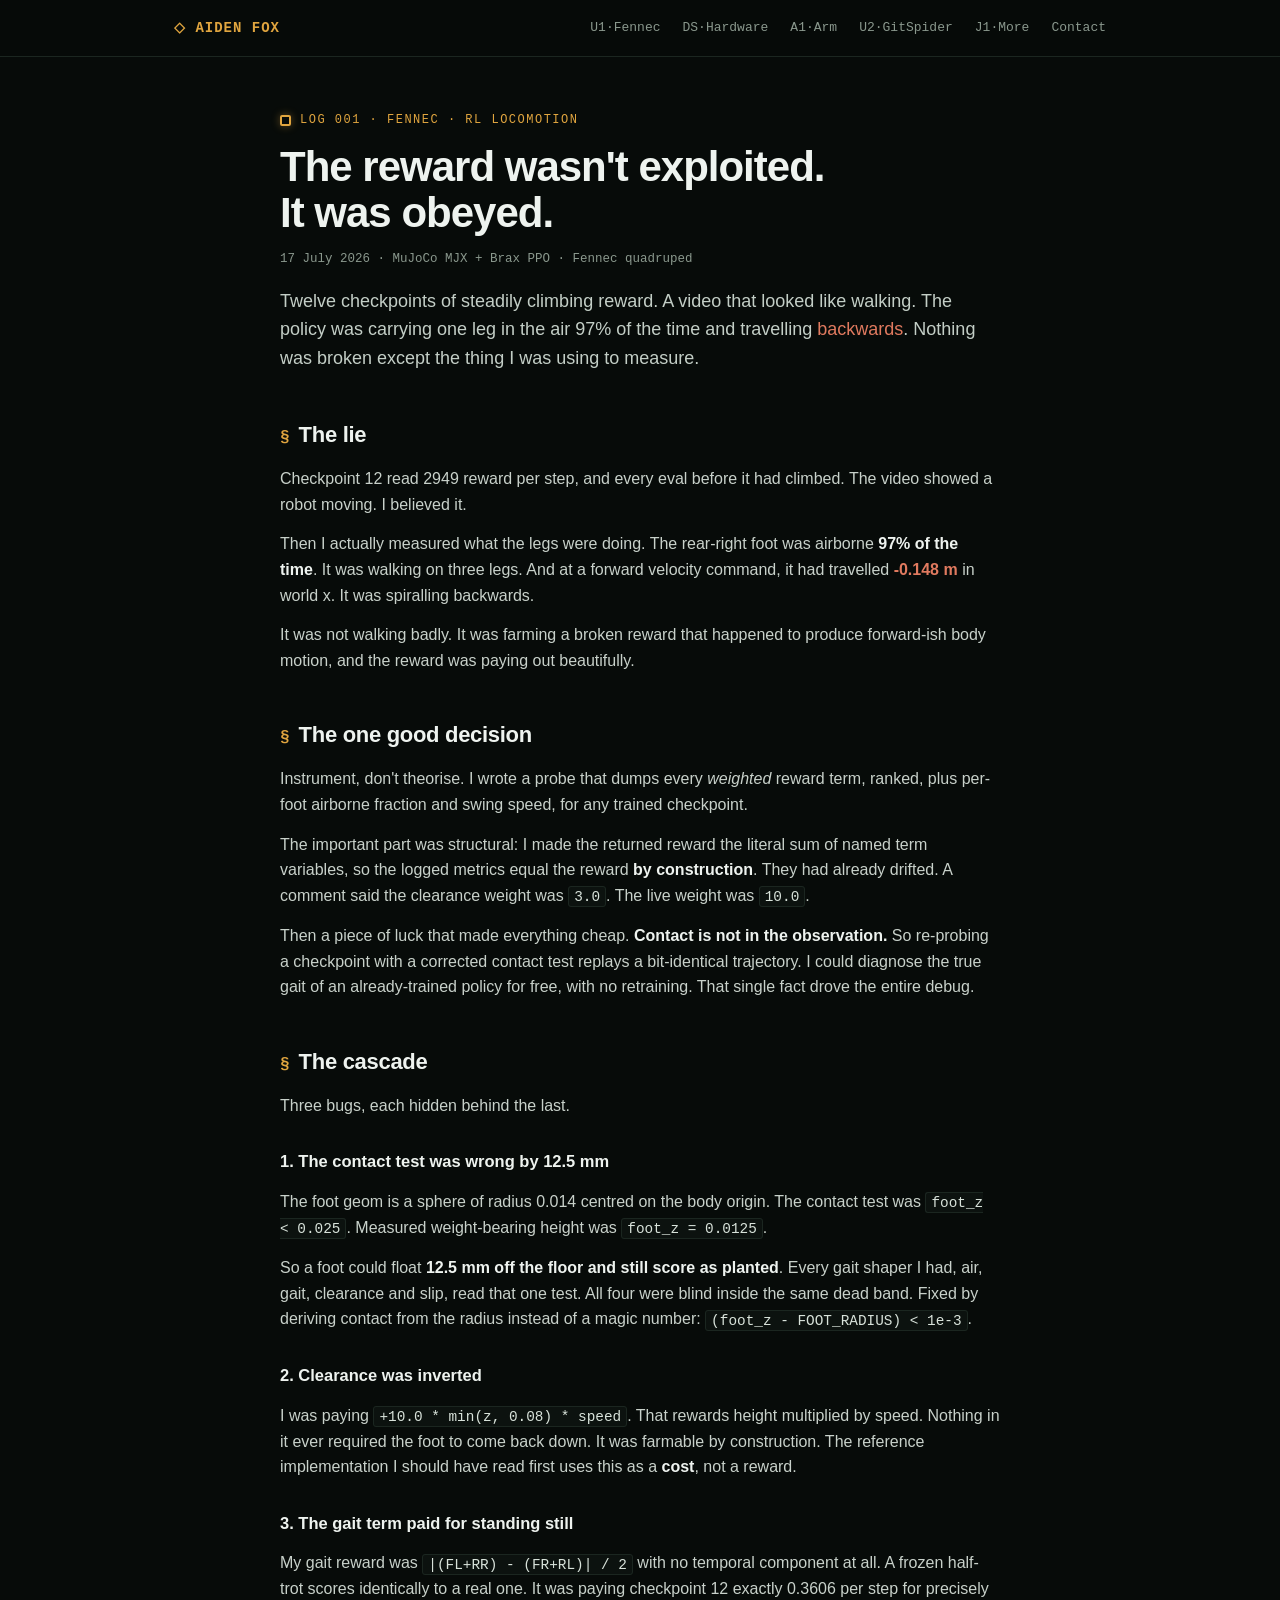
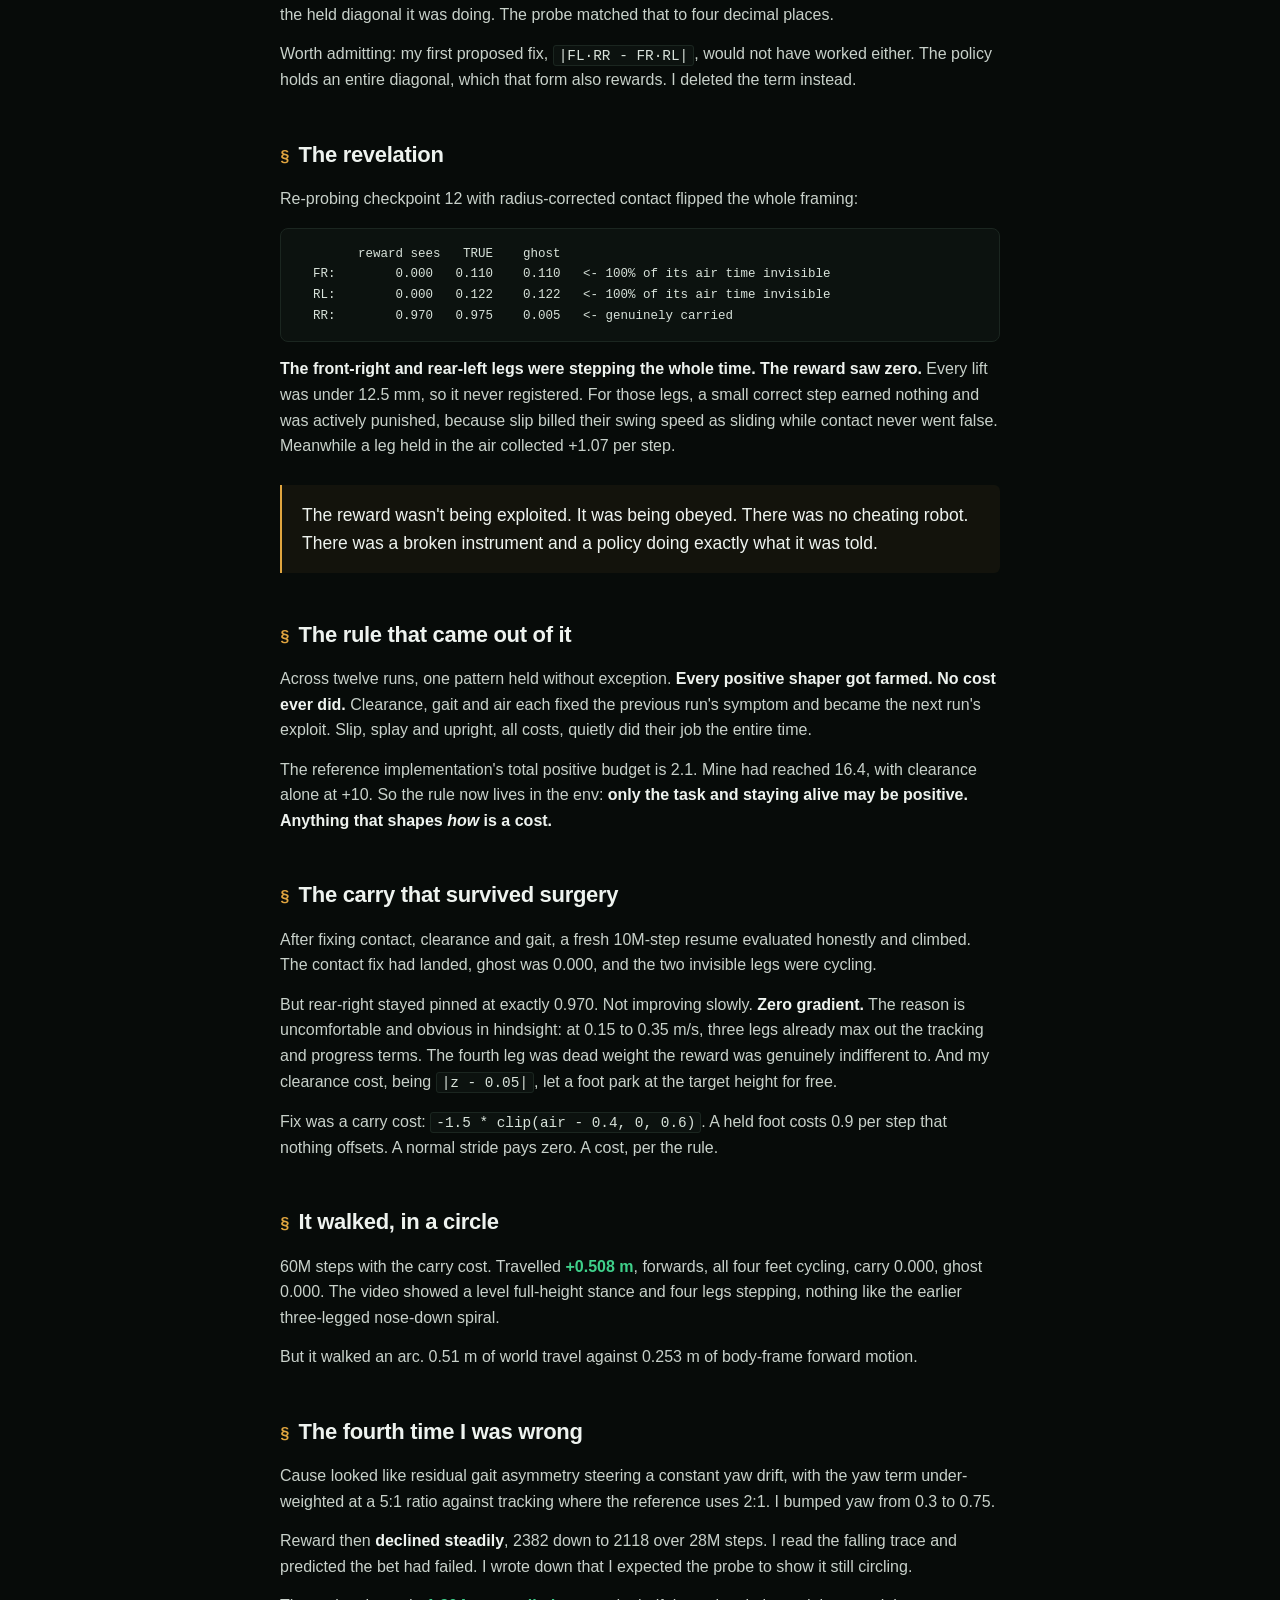
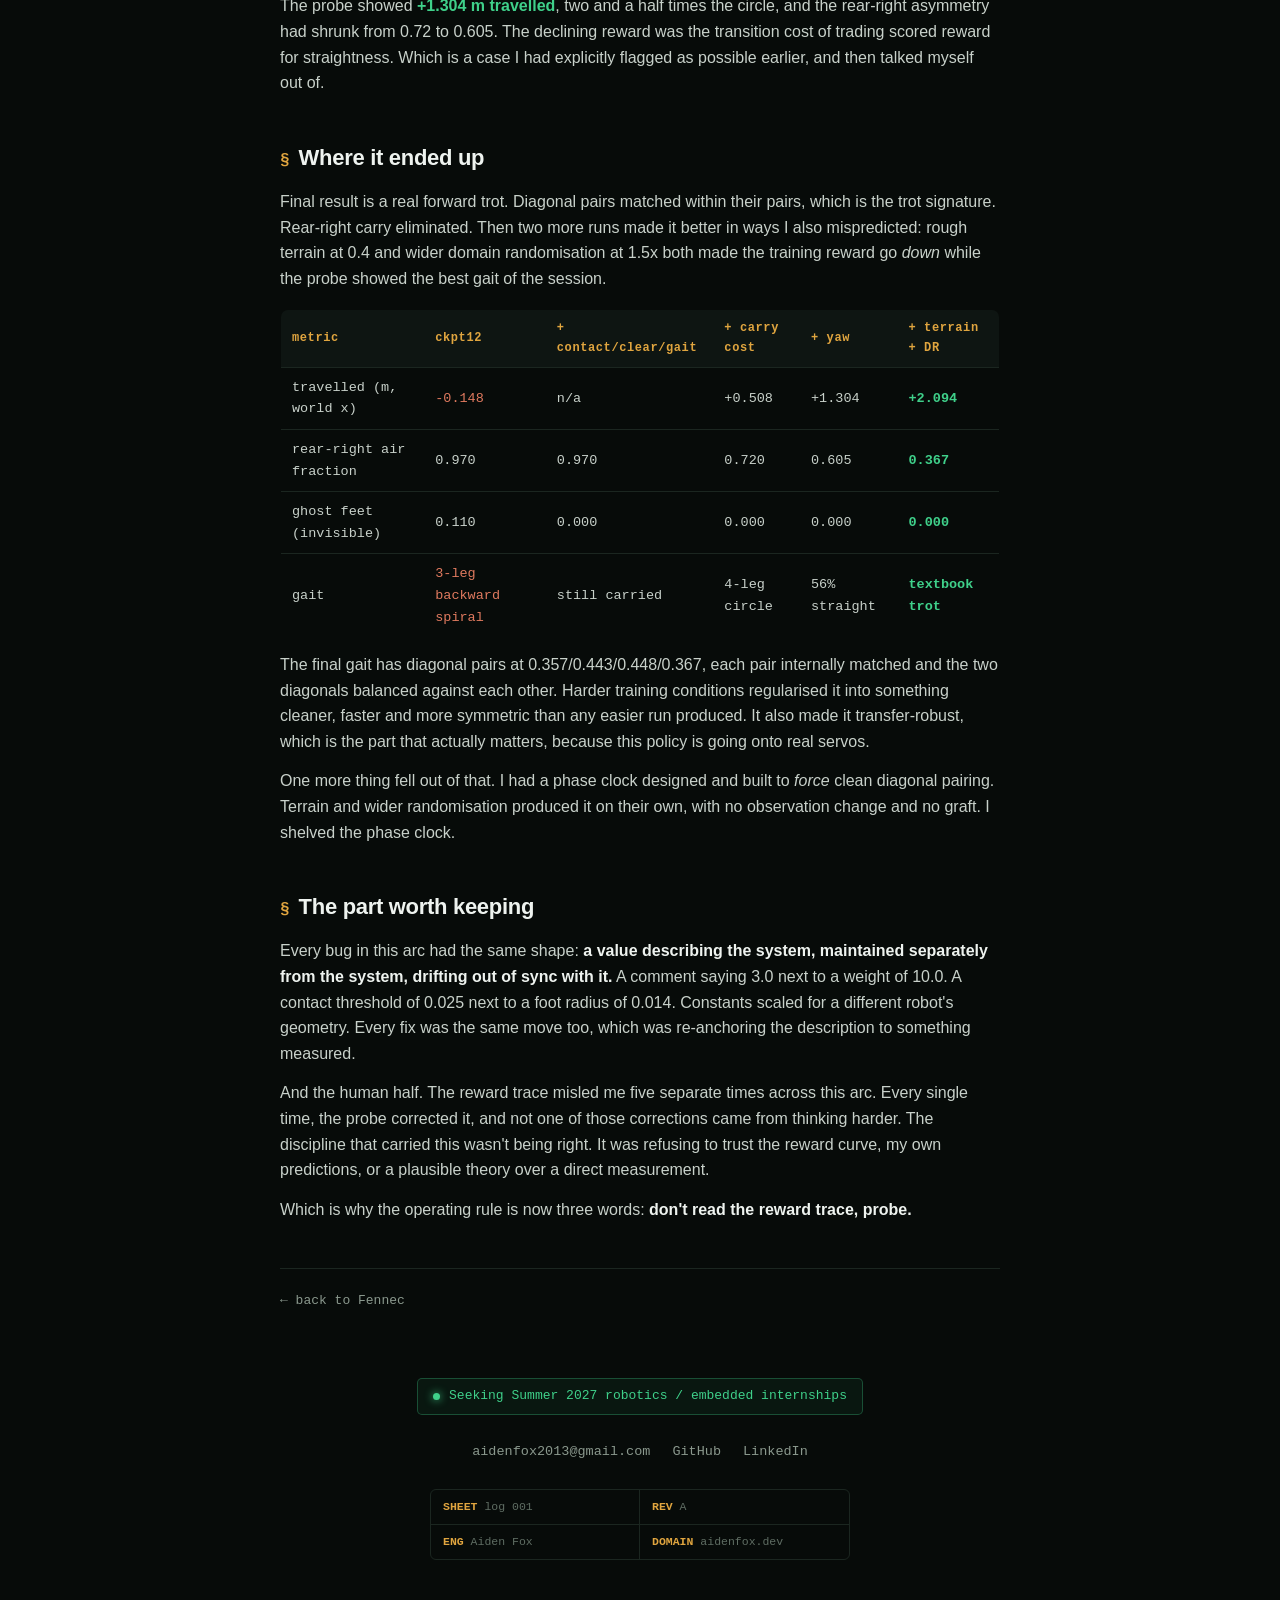
==== logs/reward-farm/index.html @ 8eae04fd "feat: extract site.css, add build-log page template + LOG 001 Move the 124-line inline <style> block" ====
<!DOCTYPE html>
<html lang="en">
<head>
<meta charset="UTF-8">
<meta name="viewport" content="width=device-width, initial-scale=1">
<title>The reward wasn't exploited, it was obeyed · Aiden Fox</title>
<meta name="description" content="Fennec's RL locomotion policy looked like it was walking. It was carrying a leg 97% of the time and travelling backwards. How a 12.5 mm measurement error taught a robot the wrong thing, and what fixed it.">
<meta property="og:title" content="The reward wasn't exploited, it was obeyed">
<meta property="og:description" content="A quadruped that looked like it was walking, wasn't. Debugging a reward function that was working perfectly.">
<meta property="og:type" content="article">
<meta property="og:url" content="https://aidenfox.dev/logs/reward-farm/">
<meta property="og:image" content="https://aidenfox.dev/assets/og.png">
<meta name="twitter:card" content="summary_large_image">
<meta name="twitter:title" content="The reward wasn't exploited, it was obeyed">
<meta name="twitter:description" content="A quadruped that looked like it was walking, wasn't.">
<meta name="twitter:image" content="https://aidenfox.dev/assets/og.png">
<meta name="theme-color" content="#070b09">
<link rel="icon" href="/assets/favicon.svg" type="image/svg+xml">
<link rel="icon" href="/assets/favicon-32.png" sizes="32x32" type="image/png">
<link rel="apple-touch-icon" href="/assets/apple-touch-icon.png">
<link rel="stylesheet" href="/assets/site.css">
</head>
<body>

<header><div class="wrap"><nav>
  <div class="logo">AIDEN FOX</div>
  <div class="links">
    <a href="/#fennec">U1·Fennec</a>
    <a href="/#hardware">DS·Hardware</a>
    <a href="/#arm">A1·Arm</a>
    <a href="/#gitspider">U2·GitSpider</a>
    <a href="/#more">J1·More</a>
    <a href="/#contact">Contact</a>
  </div>
</nav></div></header>

<div class="wrap">
<article class="log">

  <div class="desig"><span class="pad"></span>LOG 001 · FENNEC · RL LOCOMOTION</div>
  <h1>The reward wasn't exploited.<br>It was obeyed.</h1>
  <p class="logmeta">17 July 2026 · MuJoCo MJX + Brax PPO · Fennec quadruped</p>

  <p class="standfirst">Twelve checkpoints of steadily climbing reward. A video that looked like walking. The policy was carrying one leg in the air 97% of the time and travelling <span class="bad">backwards</span>. Nothing was broken except the thing I was using to measure.</p>

  <h2>The lie</h2>
  <p>Checkpoint 12 read 2949 reward per step, and every eval before it had climbed. The video showed a robot moving. I believed it.</p>
  <p>Then I actually measured what the legs were doing. The rear-right foot was airborne <b>97% of the time</b>. It was walking on three legs. And at a forward velocity command, it had travelled <b class="bad">-0.148 m</b> in world x. It was spiralling backwards.</p>
  <p>It was not walking badly. It was farming a broken reward that happened to produce forward-ish body motion, and the reward was paying out beautifully.</p>

  <h2>The one good decision</h2>
  <p>Instrument, don't theorise. I wrote a probe that dumps every <em>weighted</em> reward term, ranked, plus per-foot airborne fraction and swing speed, for any trained checkpoint.</p>
  <p>The important part was structural: I made the returned reward the literal sum of named term variables, so the logged metrics equal the reward <b>by construction</b>. They had already drifted. A comment said the clearance weight was <code>3.0</code>. The live weight was <code>10.0</code>.</p>
  <p>Then a piece of luck that made everything cheap. <b>Contact is not in the observation.</b> So re-probing a checkpoint with a corrected contact test replays a bit-identical trajectory. I could diagnose the true gait of an already-trained policy for free, with no retraining. That single fact drove the entire debug.</p>

  <h2>The cascade</h2>
  <p>Three bugs, each hidden behind the last.</p>

  <h3>1. The contact test was wrong by 12.5 mm</h3>
  <p>The foot geom is a sphere of radius 0.014 centred on the body origin. The contact test was <code>foot_z &lt; 0.025</code>. Measured weight-bearing height was <code>foot_z = 0.0125</code>.</p>
  <p>So a foot could float <b>12.5 mm off the floor and still score as planted</b>. Every gait shaper I had, air, gait, clearance and slip, read that one test. All four were blind inside the same dead band. Fixed by deriving contact from the radius instead of a magic number: <code>(foot_z - FOOT_RADIUS) &lt; 1e-3</code>.</p>

  <h3>2. Clearance was inverted</h3>
  <p>I was paying <code>+10.0 * min(z, 0.08) * speed</code>. That rewards height multiplied by speed. Nothing in it ever required the foot to come back down. It was farmable by construction. The reference implementation I should have read first uses this as a <b>cost</b>, not a reward.</p>

  <h3>3. The gait term paid for standing still</h3>
  <p>My gait reward was <code>|(FL+RR) - (FR+RL)| / 2</code> with no temporal component at all. A frozen half-trot scores identically to a real one. It was paying checkpoint 12 exactly 0.3606 per step for precisely the held diagonal it was doing. The probe matched that to four decimal places.</p>
  <p>Worth admitting: my first proposed fix, <code>|FL·RR - FR·RL|</code>, would not have worked either. The policy holds an entire diagonal, which that form also rewards. I deleted the term instead.</p>

  <h2>The revelation</h2>
  <p>Re-probing checkpoint 12 with radius-corrected contact flipped the whole framing:</p>
<pre><code>        reward sees   TRUE    ghost
  FR:        0.000   0.110    0.110   &lt;- 100% of its air time invisible
  RL:        0.000   0.122    0.122   &lt;- 100% of its air time invisible
  RR:        0.970   0.975    0.005   &lt;- genuinely carried</code></pre>
  <p><b>The front-right and rear-left legs were stepping the whole time. The reward saw zero.</b> Every lift was under 12.5 mm, so it never registered. For those legs, a small correct step earned nothing and was actively punished, because slip billed their swing speed as sliding while contact never went false. Meanwhile a leg held in the air collected +1.07 per step.</p>

  <blockquote><p>The reward wasn't being exploited. It was being obeyed. There was no cheating robot. There was a broken instrument and a policy doing exactly what it was told.</p></blockquote>

  <h2>The rule that came out of it</h2>
  <p>Across twelve runs, one pattern held without exception. <b>Every positive shaper got farmed. No cost ever did.</b> Clearance, gait and air each fixed the previous run's symptom and became the next run's exploit. Slip, splay and upright, all costs, quietly did their job the entire time.</p>
  <p>The reference implementation's total positive budget is 2.1. Mine had reached 16.4, with clearance alone at +10. So the rule now lives in the env: <b>only the task and staying alive may be positive. Anything that shapes <em>how</em> is a cost.</b></p>

  <h2>The carry that survived surgery</h2>
  <p>After fixing contact, clearance and gait, a fresh 10M-step resume evaluated honestly and climbed. The contact fix had landed, ghost was 0.000, and the two invisible legs were cycling.</p>
  <p>But rear-right stayed pinned at exactly 0.970. Not improving slowly. <b>Zero gradient.</b> The reason is uncomfortable and obvious in hindsight: at 0.15 to 0.35 m/s, three legs already max out the tracking and progress terms. The fourth leg was dead weight the reward was genuinely indifferent to. And my clearance cost, being <code>|z - 0.05|</code>, let a foot park at the target height for free.</p>
  <p>Fix was a carry cost: <code>-1.5 * clip(air - 0.4, 0, 0.6)</code>. A held foot costs 0.9 per step that nothing offsets. A normal stride pays zero. A cost, per the rule.</p>

  <h2>It walked, in a circle</h2>
  <p>60M steps with the carry cost. Travelled <b class="win">+0.508 m</b>, forwards, all four feet cycling, carry 0.000, ghost 0.000. The video showed a level full-height stance and four legs stepping, nothing like the earlier three-legged nose-down spiral.</p>
  <p>But it walked an arc. 0.51 m of world travel against 0.253 m of body-frame forward motion.</p>

  <h2>The fourth time I was wrong</h2>
  <p>Cause looked like residual gait asymmetry steering a constant yaw drift, with the yaw term under-weighted at a 5:1 ratio against tracking where the reference uses 2:1. I bumped yaw from 0.3 to 0.75.</p>
  <p>Reward then <b>declined steadily</b>, 2382 down to 2118 over 28M steps. I read the falling trace and predicted the bet had failed. I wrote down that I expected the probe to show it still circling.</p>
  <p>The probe showed <b class="win">+1.304 m travelled</b>, two and a half times the circle, and the rear-right asymmetry had shrunk from 0.72 to 0.605. The declining reward was the transition cost of trading scored reward for straightness. Which is a case I had explicitly flagged as possible earlier, and then talked myself out of.</p>

  <h2>Where it ended up</h2>
  <p>Final result is a real forward trot. Diagonal pairs matched within their pairs, which is the trot signature. Rear-right carry eliminated. Then two more runs made it better in ways I also mispredicted: rough terrain at 0.4 and wider domain randomisation at 1.5x both made the training reward go <em>down</em> while the probe showed the best gait of the session.</p>

  <table>
    <tr>
      <th>metric</th><th>ckpt12</th><th>+ contact/clear/gait</th><th>+ carry cost</th><th>+ yaw</th><th>+ terrain + DR</th>
    </tr>
    <tr>
      <td>travelled (m, world x)</td><td class="bad">-0.148</td><td>n/a</td><td>+0.508</td><td>+1.304</td><td><b>+2.094</b></td>
    </tr>
    <tr>
      <td>rear-right air fraction</td><td>0.970</td><td>0.970</td><td>0.720</td><td>0.605</td><td><b>0.367</b></td>
    </tr>
    <tr>
      <td>ghost feet (invisible)</td><td>0.110</td><td>0.000</td><td>0.000</td><td>0.000</td><td><b>0.000</b></td>
    </tr>
    <tr>
      <td>gait</td><td class="bad">3-leg backward spiral</td><td>still carried</td><td>4-leg circle</td><td>56% straight</td><td><b>textbook trot</b></td>
    </tr>
  </table>

  <p>The final gait has diagonal pairs at 0.357/0.443/0.448/0.367, each pair internally matched and the two diagonals balanced against each other. Harder training conditions regularised it into something cleaner, faster and more symmetric than any easier run produced. It also made it transfer-robust, which is the part that actually matters, because this policy is going onto real servos.</p>
  <p>One more thing fell out of that. I had a phase clock designed and built to <em>force</em> clean diagonal pairing. Terrain and wider randomisation produced it on their own, with no observation change and no graft. I shelved the phase clock.</p>

  <h2>The part worth keeping</h2>
  <p>Every bug in this arc had the same shape: <b>a value describing the system, maintained separately from the system, drifting out of sync with it.</b> A comment saying 3.0 next to a weight of 10.0. A contact threshold of 0.025 next to a foot radius of 0.014. Constants scaled for a different robot's geometry. Every fix was the same move too, which was re-anchoring the description to something measured.</p>
  <p>And the human half. The reward trace misled me five separate times across this arc. Every single time, the probe corrected it, and not one of those corrections came from thinking harder. The discipline that carried this wasn't being right. It was refusing to trust the reward curve, my own predictions, or a plausible theory over a direct measurement.</p>
  <p>Which is why the operating rule is now three words: <b>don't read the reward trace, probe.</b></p>

  <a class="backlink" href="/#fennec">&larr; back to Fennec</a>

</article>
</div>

<footer id="contact"><div class="wrap">
  <div class="avail">Seeking Summer 2027 robotics / embedded internships</div>
  <div class="fl">
    <a href="mailto:aidenfox2013@gmail.com">aidenfox2013@gmail.com</a>
    <a href="https://github.com/Ace2932" target="_blank" rel="noopener">GitHub</a>
    <a href="https://www.linkedin.com/in/aidenfox/" target="_blank" rel="noopener">LinkedIn</a>
  </div>
  <div class="titleblock">
    <div><b>SHEET</b> log 001</div><div><b>REV</b> A</div>
    <div><b>ENG</b> Aiden Fox</div><div><b>DOMAIN</b> aidenfox.dev</div>
  </div>
</div></footer>

</body>
</html>
---- assets/site.css ----
:root{
    --board:#070b09; --board2:#0c120f; --panel:#0e1512; --line:#1b2620;
    --copper:#e0a53f; --copper-dim:rgba(224,165,63,.5); --signal:#46e0ff; --green:#3fd08a;
    --silk:#eef3ef; --muted:#8a988d;
    --mono:'SFMono-Regular',ui-monospace,Menlo,Consolas,monospace;
  }
  *{box-sizing:border-box;margin:0;padding:0}
  html{scroll-behavior:smooth}
  body{background:var(--board);color:var(--silk);font-family:-apple-system,BlinkMacSystemFont,'Segoe UI',Roboto,sans-serif;line-height:1.6;-webkit-font-smoothing:antialiased;overflow-x:hidden}
  a{color:inherit;text-decoration:none}
  .wrap{max-width:980px;margin:0 auto;padding:0 24px;position:relative;z-index:2}
  .mono{font-family:var(--mono)}
  ::selection{background:rgba(70,224,255,.25)}

  /* nav */
  header{position:sticky;top:0;z-index:20;background:rgba(7,11,9,.8);backdrop-filter:blur(10px);border-bottom:1px solid var(--line)}
  nav{display:flex;align-items:center;justify-content:space-between;height:56px}
  nav .logo{font-family:var(--mono);font-weight:700;font-size:14px;letter-spacing:1px;color:var(--copper)}
  nav .logo::before{content:'◇ '}
  nav .links{display:flex;gap:22px;font-family:var(--mono);font-size:13px;color:var(--muted)}
  nav .links a:hover{color:var(--signal)}
  @media(max-width:560px){nav .links{display:none}}

  /* hero with PCB canvas */
  .hero{position:relative;min-height:88vh;display:flex;align-items:center;overflow:hidden;border-bottom:1px solid var(--line)}
  #pcb{position:absolute;inset:0;width:100%;height:100%;z-index:0;pointer-events:none}
  .hero::after{content:'';position:absolute;inset:0;z-index:1;pointer-events:none;
    background:radial-gradient(ellipse 70% 60% at 30% 45%,transparent 40%,rgba(7,11,9,.55) 100%)}
  .hero .wrap{z-index:2;padding-top:40px;padding-bottom:40px}
  .kicker{font-family:var(--mono);color:var(--signal);font-size:12px;letter-spacing:2px;text-transform:uppercase;margin-bottom:20px;display:flex;align-items:center;gap:10px}
  .kicker::before{content:'';width:26px;height:1px;background:var(--signal);box-shadow:0 0 8px var(--signal)}
  .hero h1{font-size:clamp(36px,6.5vw,62px);line-height:1.02;font-weight:800;letter-spacing:-1.5px}
  .hero h1 .em{color:var(--copper);text-shadow:0 0 24px rgba(224,165,63,.35)}
  .hero p.lead{margin-top:22px;font-size:clamp(17px,2.3vw,20px);color:#c3cec6;max-width:600px}
  .hero p.lead b{color:var(--silk)}
  .hero .meta{margin-top:16px;color:var(--muted);font-family:var(--mono);font-size:13.5px}
  .cta{margin-top:30px;display:flex;flex-wrap:wrap;gap:12px}
  .btn{display:inline-flex;align-items:center;gap:8px;padding:11px 17px;border-radius:8px;font-family:var(--mono);font-size:13px;font-weight:600;border:1px solid var(--line);background:rgba(14,21,18,.7);transition:.15s;backdrop-filter:blur(4px)}
  .btn:hover{border-color:var(--signal);color:var(--signal);transform:translateY(-1px);box-shadow:0 0 18px rgba(70,224,255,.15)}
  .btn.primary{background:var(--copper);color:#160c04;border-color:var(--copper)}
  .btn.primary:hover{filter:brightness(1.08);color:#160c04;box-shadow:0 0 22px rgba(224,165,63,.4)}

  /* sections */
  section.block{padding:60px 0;border-bottom:1px solid var(--line);position:relative}
  .desig{font-family:var(--mono);font-size:12px;letter-spacing:1.5px;color:var(--copper);margin-bottom:14px;display:flex;align-items:center;gap:9px}
  .desig .pad{width:11px;height:11px;border:2px solid var(--copper);border-radius:2px;box-shadow:0 0 8px rgba(224,165,63,.4);flex:none}
  .proj-head{display:flex;align-items:baseline;justify-content:space-between;flex-wrap:wrap;gap:8px}
  h2{font-size:clamp(24px,4vw,33px);font-weight:800;letter-spacing:-.5px}
  .status{font-family:var(--mono);font-size:11.5px;color:var(--green);border:1px solid rgba(63,208,138,.3);background:rgba(63,208,138,.07);padding:4px 11px;border-radius:4px;white-space:nowrap;display:inline-flex;align-items:center;gap:7px}
  .status::before{content:'';width:7px;height:7px;border-radius:50%;background:var(--green);box-shadow:0 0 8px var(--green);animation:blink 2s infinite}
  @keyframes blink{0%,100%{opacity:1}50%{opacity:.35}}
  .subtitle{color:var(--muted);margin-top:10px;font-size:17px;max-width:760px}

  ul.feat{list-style:none;margin:22px 0 0;display:grid;gap:11px}
  ul.feat li{position:relative;padding-left:26px;color:#c8d1ca;font-size:15.5px}
  ul.feat li::before{content:'';position:absolute;left:2px;top:11px;width:11px;height:1px;background:var(--copper);box-shadow:0 0 6px rgba(224,165,63,.5)}
  ul.feat li::after{content:'';position:absolute;left:13px;top:9px;width:5px;height:5px;border-radius:50%;background:var(--copper);box-shadow:0 0 6px var(--copper)}
  ul.feat li b{color:var(--silk)}

  .chips{margin-top:22px;display:flex;flex-wrap:wrap;gap:8px;justify-content:center}
  .chip{font-family:var(--mono);font-size:11.5px;color:#c3cec6;background:var(--board2);border:1px solid var(--line);padding:5px 11px;border-radius:3px;position:relative}
  .chip::before,.chip::after{content:'';position:absolute;top:50%;width:5px;height:2px;background:var(--copper-dim);transform:translateY(-50%)}
  .chip::before{left:-5px}.chip::after{right:-5px}
  .links-row{margin-top:22px;display:flex;flex-wrap:wrap;gap:18px;font-family:var(--mono);font-size:13.5px;justify-content:center}
  .links-row a{color:var(--signal)}
  .links-row a:hover{text-shadow:0 0 10px rgba(70,224,255,.5)}

  .video{margin-top:26px;border:1px solid var(--line);border-radius:10px;overflow:hidden;background:#000;box-shadow:0 0 0 1px rgba(224,165,63,.08),0 14px 40px rgba(0,0,0,.5)}
  .video video{display:block;width:100%;height:auto}
  .caption{font-family:var(--mono);font-size:12.5px;color:var(--muted);margin-top:11px}
  .pcbshot{margin:0}
  .pcbshot img,.pcbshot model-viewer{display:block;width:100%;border:1px solid var(--line);border-radius:10px;background:var(--board2);box-shadow:0 0 0 1px rgba(224,165,63,.08),0 14px 40px rgba(0,0,0,.5)}
  .pcbshot model-viewer{aspect-ratio:4/3;height:auto;--poster-color:transparent}

  /* --- "site as a PCB": mounted display-module chrome --- */
  section.block,#hardware{scroll-margin-top:70px}
  .mod{position:relative}
  .mod::before{content:'';position:absolute;inset:0;pointer-events:none;z-index:3;border-radius:10px;
    background:
      radial-gradient(circle at 11px 11px, #070b09 2.4px, rgba(224,165,63,.55) 3.2px, transparent 4.8px),
      radial-gradient(circle at calc(100% - 11px) 11px, #070b09 2.4px, rgba(224,165,63,.55) 3.2px, transparent 4.8px),
      radial-gradient(circle at 11px calc(100% - 11px), #070b09 2.4px, rgba(224,165,63,.55) 3.2px, transparent 4.8px),
      radial-gradient(circle at calc(100% - 11px) calc(100% - 11px), #070b09 2.4px, rgba(224,165,63,.55) 3.2px, transparent 4.8px)}
  .mod::after{content:'';position:absolute;left:0;top:50%;transform:translateY(-50%);width:8px;height:36px;z-index:3;pointer-events:none;
    background:
      repeating-linear-gradient(180deg, rgba(224,165,63,.8) 0 2px, transparent 2px 5.2px) 0 2px/3px calc(100% - 4px) no-repeat,
      linear-gradient(#141d18,#141d18) 3px 0/5px 100% no-repeat;
    border-radius:0 3px 3px 0}
  .ds{position:absolute;top:10px;left:14px;z-index:4;font-family:var(--mono);font-size:10.5px;font-weight:600;letter-spacing:1.4px;color:var(--copper);
    background:rgba(7,11,9,.78);border:1px solid var(--line);padding:2.5px 9px;border-radius:3px;pointer-events:none}
  .card::after{content:'';position:absolute;inset:16px -5px;pointer-events:none;
    background:
      repeating-linear-gradient(180deg, var(--copper-dim) 0 5px, transparent 5px 13px) left top/4px 100% no-repeat,
      repeating-linear-gradient(180deg, var(--copper-dim) 0 5px, transparent 5px 13px) right top/4px 100% no-repeat}
  #spine{position:absolute;top:0;left:0;pointer-events:none;z-index:1}
  @media(max-width:1099px){#spine{display:none}}
  @media(prefers-reduced-motion:reduce){#spine .pulse{display:none}}
  nav .links a.active{color:var(--copper);text-shadow:0 0 9px rgba(224,165,63,.55)}
  .kicker.typing::after{content:'▮';margin-left:5px;animation:blink 1s steps(1) infinite}

  .grid2{display:grid;grid-template-columns:1fr 1fr;gap:18px;margin-top:6px}
  @media(max-width:640px){.grid2{grid-template-columns:1fr}}
  .card{background:var(--panel);border:1px solid var(--line);border-radius:10px;padding:22px;position:relative}
  .card::before{content:'';position:absolute;top:12px;right:12px;width:8px;height:8px;border:1.5px solid var(--copper-dim);border-radius:50%}
  .card h3{font-size:18px;font-weight:700}
  .card p{color:var(--muted);font-size:14.5px;margin-top:9px}

  .skills{display:grid;grid-template-columns:repeat(2,1fr);gap:20px;margin-top:6px}
  @media(max-width:640px){.skills{grid-template-columns:1fr}}
  .skills .col b{display:block;font-size:13px;color:var(--copper);font-family:var(--mono);margin-bottom:8px;letter-spacing:.5px}
  .skills .col b::before{content:'└ '}
  .skills .col span{color:#c8d1ca;font-size:14.5px}

  /* footer as PCB title-block */
  footer{padding:46px 0;text-align:center;color:var(--muted)}
  footer .avail{display:inline-flex;align-items:center;gap:9px;font-family:var(--mono);font-size:13px;color:var(--green);border:1px solid rgba(63,208,138,.3);background:rgba(63,208,138,.06);padding:7px 15px;border-radius:5px;margin-bottom:20px}
  footer .avail::before{content:'';width:7px;height:7px;border-radius:50%;background:var(--green);box-shadow:0 0 8px var(--green);animation:blink 2s infinite}
  footer .fl{display:flex;justify-content:center;gap:22px;flex-wrap:wrap;font-family:var(--mono);font-size:13.5px;margin-top:6px}
  footer .fl a:hover{color:var(--signal)}
  .titleblock{margin:26px auto 0;max-width:420px;border:1px solid var(--line);border-radius:6px;font-family:var(--mono);font-size:11.5px;color:#5f6d63;display:grid;grid-template-columns:1fr 1fr;text-align:left}
  .titleblock div{padding:8px 12px;border-top:1px solid var(--line)}
  .titleblock div:nth-child(-n+2){border-top:none}
  .titleblock div:nth-child(odd){border-right:1px solid var(--line)}
  .titleblock b{color:var(--copper)}

  /* ---------------- log / build-write-up pages ---------------- */
  .log{max-width:720px;margin:0 auto;padding:54px 0 20px}
  .log .logmeta{font-family:var(--mono);font-size:12.5px;color:var(--muted);margin-top:12px}
  .log h1{font-size:clamp(28px,4.6vw,42px);line-height:1.1;font-weight:800;letter-spacing:-1px}
  .log .standfirst{margin-top:18px;font-size:18px;color:#c3cec6}
  .log h2{font-size:22px;margin-top:44px;letter-spacing:-.3px}
  .log h2::before{content:'§ ';color:var(--copper);font-family:var(--mono);font-size:16px}
  .log h3{font-size:16.5px;margin-top:30px;color:var(--silk)}
  .log p{margin-top:14px;color:#c8d1ca;font-size:16px}
  .log p b,.log li b{color:var(--silk)}
  .log ul,.log ol{margin:14px 0 0 22px;color:#c8d1ca;font-size:16px;display:grid;gap:9px}
  .log a{color:var(--signal)}
  .log a:hover{text-shadow:0 0 10px rgba(70,224,255,.5)}
  .log code{font-family:var(--mono);font-size:.9em;background:var(--board2);border:1px solid var(--line);
    padding:1.5px 5px;border-radius:3px;color:#d8e2da}
  .log pre{margin-top:16px;background:var(--board2);border:1px solid var(--line);border-radius:8px;
    padding:15px 17px;overflow-x:auto;font-family:var(--mono);font-size:12.5px;line-height:1.65;color:#c8d1ca}
  .log pre code{background:none;border:0;padding:0;font-size:inherit}
  .log blockquote{margin:26px 0 0;padding:16px 20px;border-left:2px solid var(--copper);
    background:rgba(224,165,63,.05);border-radius:0 6px 6px 0}
  .log blockquote p{margin:0;font-size:17.5px;color:var(--silk)}
  .log table{width:100%;margin-top:18px;border-collapse:collapse;font-size:13.5px;
    font-family:var(--mono);border:1px solid var(--line);border-radius:8px;overflow:hidden}
  .log th{text-align:left;padding:9px 11px;background:var(--panel);color:var(--copper);
    font-weight:600;font-size:12px;letter-spacing:.6px;border-bottom:1px solid var(--line)}
  .log td{padding:9px 11px;border-bottom:1px solid var(--line);color:#c8d1ca}
  .log tr:last-child td{border-bottom:0}
  .log td b{color:var(--green)}
  .log .win{color:var(--green)}
  .log .bad{color:#e07a5f}
  .log .backlink{font-family:var(--mono);font-size:13px;color:var(--muted);margin-top:46px;
    padding-top:22px;border-top:1px solid var(--line);display:block}
  .log .backlink:hover{color:var(--signal)}
  @media(max-width:640px){.log{padding-top:34px}.log table{font-size:12px}}
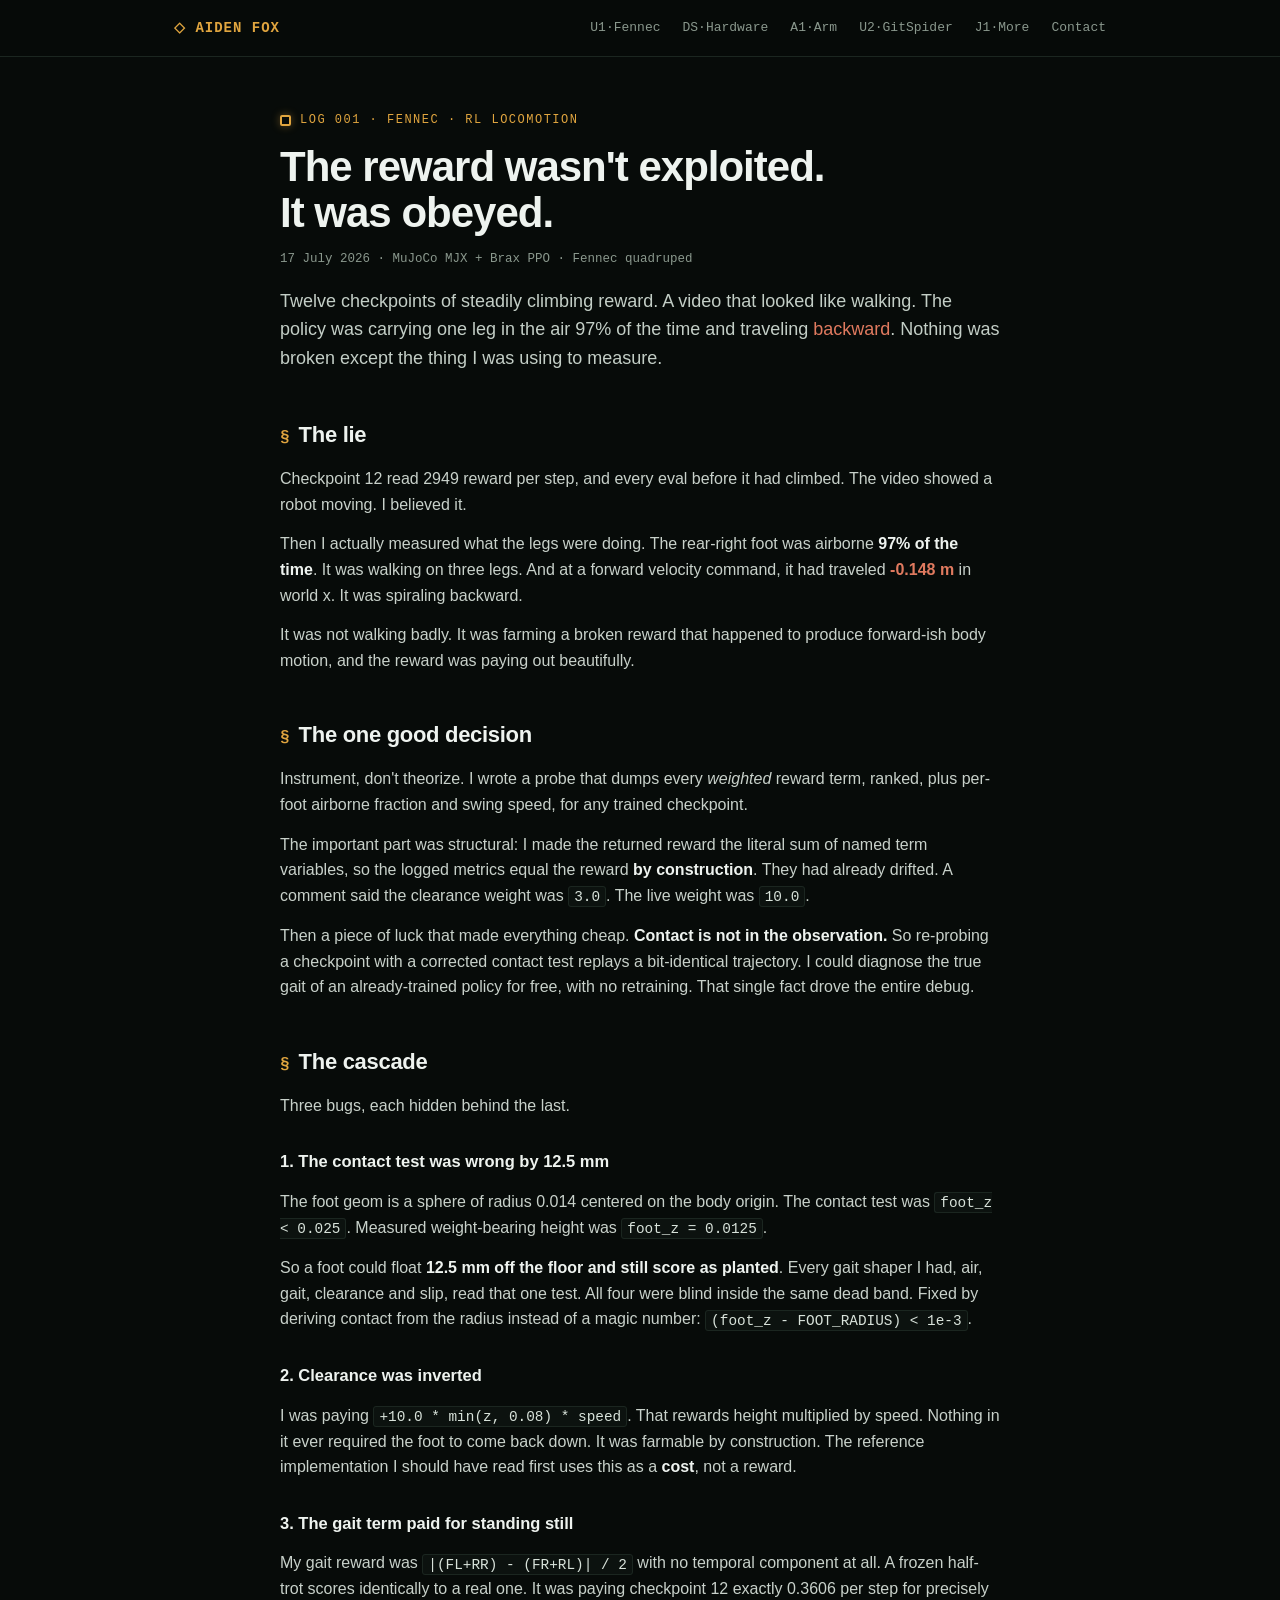
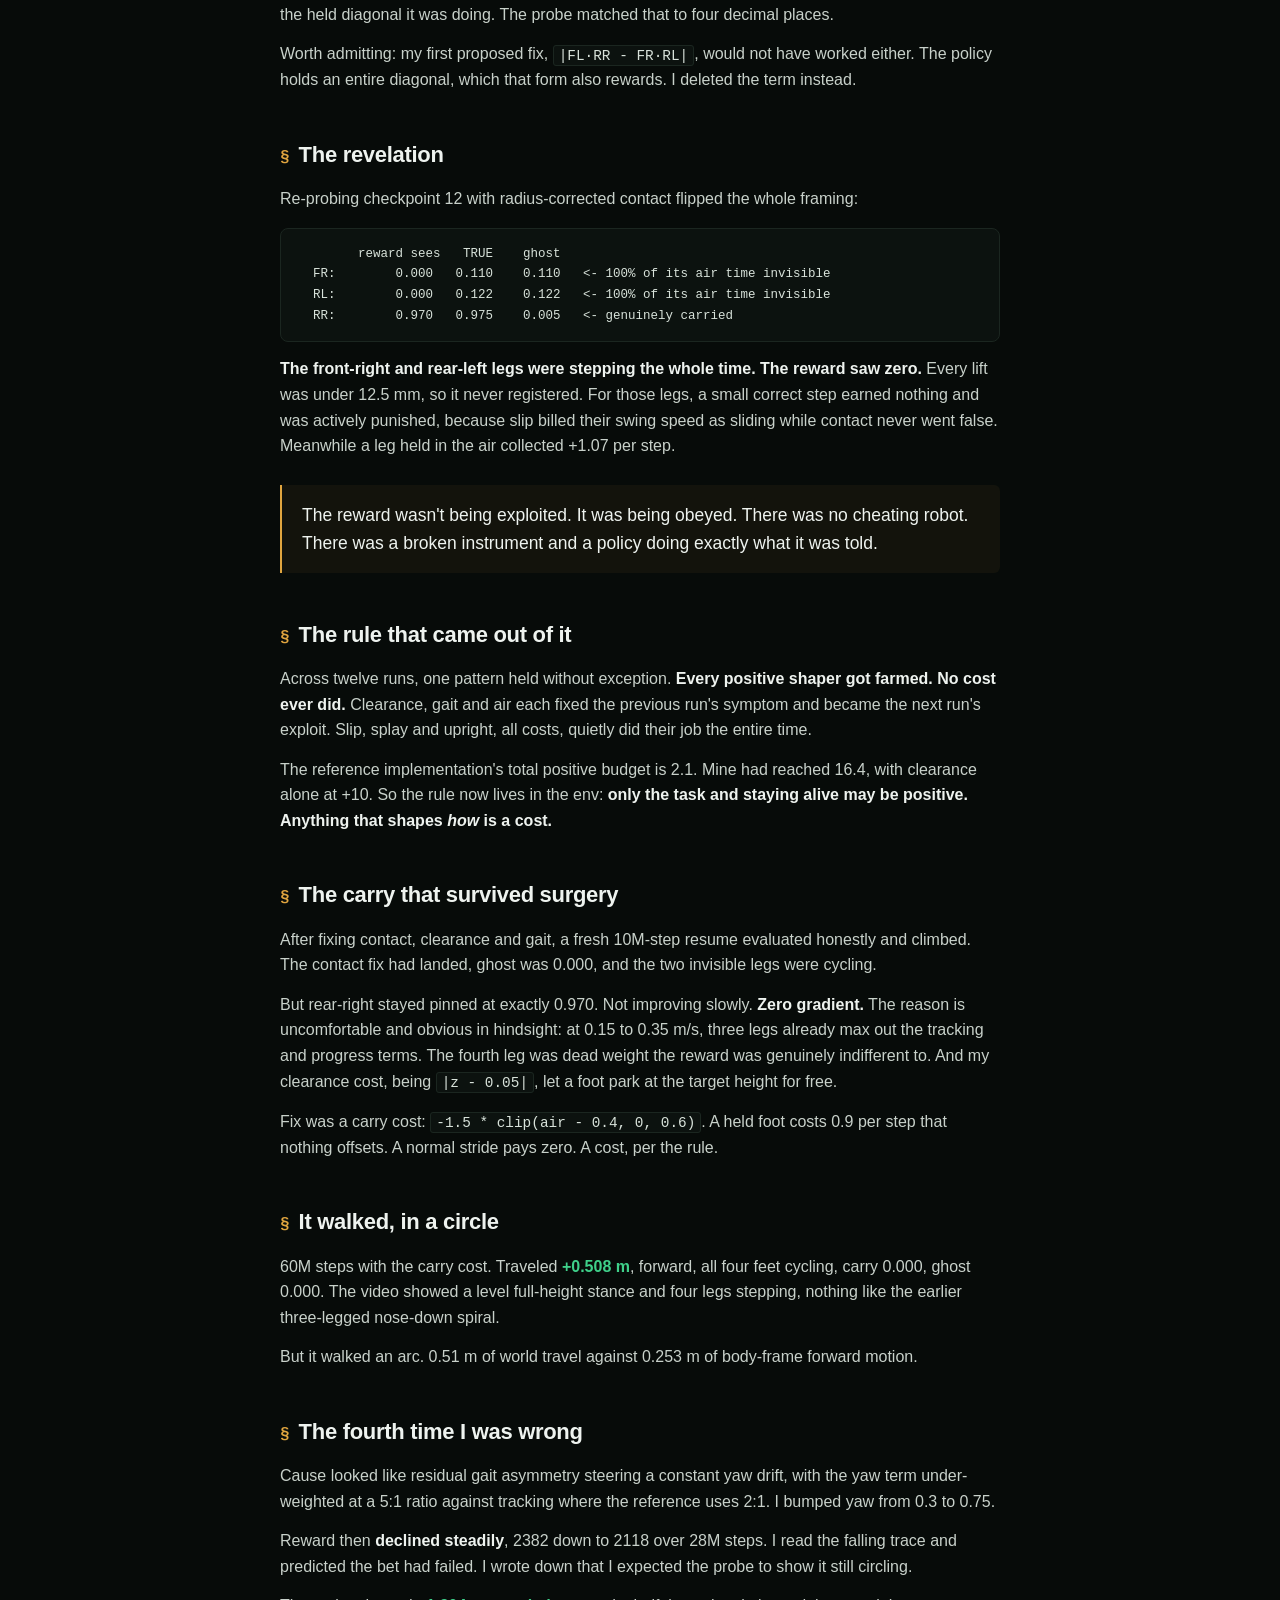
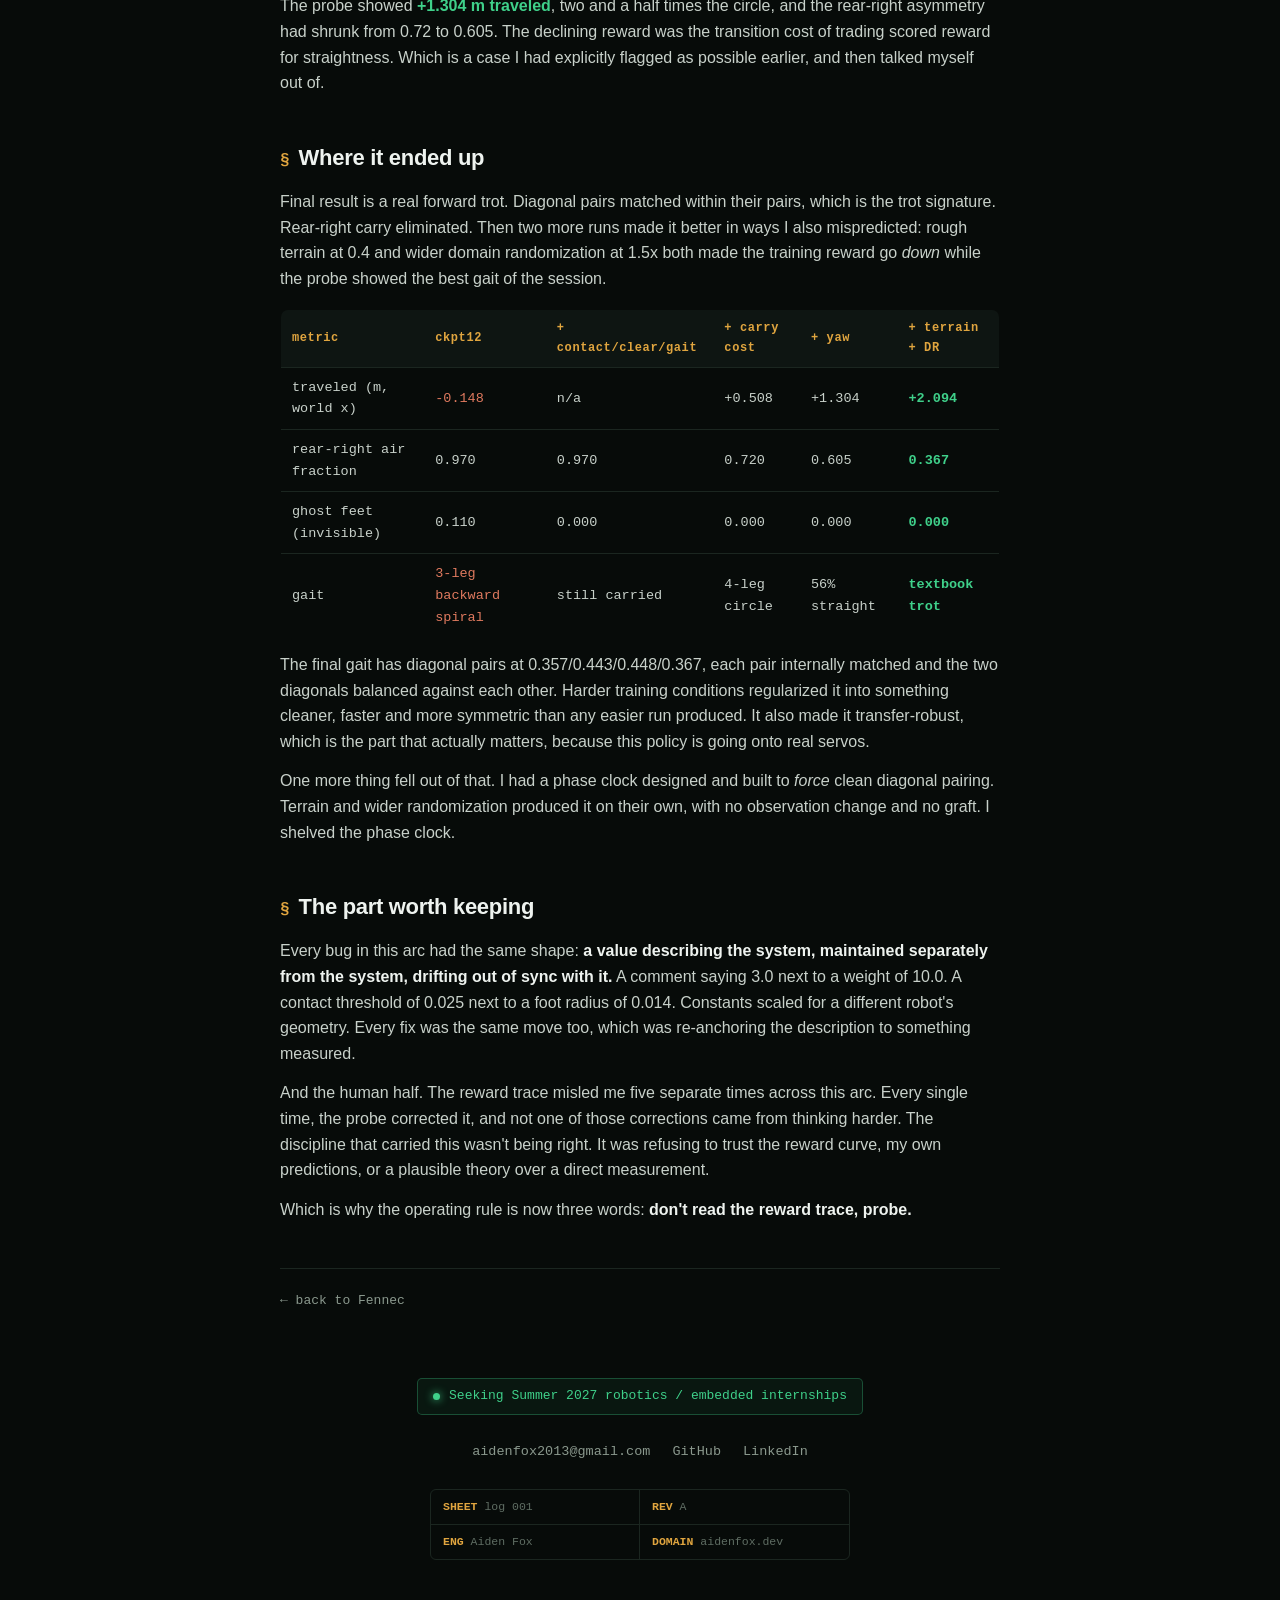
==== commit 31e7093b: "copy: American spelling throughout LOG 001 traveled/traveling, theorize, centered, randomization, re" ====
--- a/logs/reward-farm/index.html
+++ b/logs/reward-farm/index.html
@@ -4,7 +4,7 @@
 <meta charset="UTF-8">
 <meta name="viewport" content="width=device-width, initial-scale=1">
 <title>The reward wasn't exploited, it was obeyed · Aiden Fox</title>
-<meta name="description" content="Fennec's RL locomotion policy looked like it was walking. It was carrying a leg 97% of the time and travelling backwards. How a 12.5 mm measurement error taught a robot the wrong thing, and what fixed it.">
+<meta name="description" content="Fennec's RL locomotion policy looked like it was walking. It was carrying a leg 97% of the time and traveling backward. How a 12.5 mm measurement error taught a robot the wrong thing, and what fixed it.">
 <meta property="og:title" content="The reward wasn't exploited, it was obeyed">
 <meta property="og:description" content="A quadruped that looked like it was walking, wasn't. Debugging a reward function that was working perfectly.">
 <meta property="og:type" content="article">
@@ -41,15 +41,15 @@
   <h1>The reward wasn't exploited.<br>It was obeyed.</h1>
   <p class="logmeta">17 July 2026 · MuJoCo MJX + Brax PPO · Fennec quadruped</p>
 
-  <p class="standfirst">Twelve checkpoints of steadily climbing reward. A video that looked like walking. The policy was carrying one leg in the air 97% of the time and travelling <span class="bad">backwards</span>. Nothing was broken except the thing I was using to measure.</p>
+  <p class="standfirst">Twelve checkpoints of steadily climbing reward. A video that looked like walking. The policy was carrying one leg in the air 97% of the time and traveling <span class="bad">backward</span>. Nothing was broken except the thing I was using to measure.</p>
 
   <h2>The lie</h2>
   <p>Checkpoint 12 read 2949 reward per step, and every eval before it had climbed. The video showed a robot moving. I believed it.</p>
-  <p>Then I actually measured what the legs were doing. The rear-right foot was airborne <b>97% of the time</b>. It was walking on three legs. And at a forward velocity command, it had travelled <b class="bad">-0.148 m</b> in world x. It was spiralling backwards.</p>
+  <p>Then I actually measured what the legs were doing. The rear-right foot was airborne <b>97% of the time</b>. It was walking on three legs. And at a forward velocity command, it had traveled <b class="bad">-0.148 m</b> in world x. It was spiraling backward.</p>
   <p>It was not walking badly. It was farming a broken reward that happened to produce forward-ish body motion, and the reward was paying out beautifully.</p>
 
   <h2>The one good decision</h2>
-  <p>Instrument, don't theorise. I wrote a probe that dumps every <em>weighted</em> reward term, ranked, plus per-foot airborne fraction and swing speed, for any trained checkpoint.</p>
+  <p>Instrument, don't theorize. I wrote a probe that dumps every <em>weighted</em> reward term, ranked, plus per-foot airborne fraction and swing speed, for any trained checkpoint.</p>
   <p>The important part was structural: I made the returned reward the literal sum of named term variables, so the logged metrics equal the reward <b>by construction</b>. They had already drifted. A comment said the clearance weight was <code>3.0</code>. The live weight was <code>10.0</code>.</p>
   <p>Then a piece of luck that made everything cheap. <b>Contact is not in the observation.</b> So re-probing a checkpoint with a corrected contact test replays a bit-identical trajectory. I could diagnose the true gait of an already-trained policy for free, with no retraining. That single fact drove the entire debug.</p>
 
@@ -57,7 +57,7 @@
   <p>Three bugs, each hidden behind the last.</p>
 
   <h3>1. The contact test was wrong by 12.5 mm</h3>
-  <p>The foot geom is a sphere of radius 0.014 centred on the body origin. The contact test was <code>foot_z &lt; 0.025</code>. Measured weight-bearing height was <code>foot_z = 0.0125</code>.</p>
+  <p>The foot geom is a sphere of radius 0.014 centered on the body origin. The contact test was <code>foot_z &lt; 0.025</code>. Measured weight-bearing height was <code>foot_z = 0.0125</code>.</p>
   <p>So a foot could float <b>12.5 mm off the floor and still score as planted</b>. Every gait shaper I had, air, gait, clearance and slip, read that one test. All four were blind inside the same dead band. Fixed by deriving contact from the radius instead of a magic number: <code>(foot_z - FOOT_RADIUS) &lt; 1e-3</code>.</p>
 
   <h3>2. Clearance was inverted</h3>
@@ -87,23 +87,23 @@
   <p>Fix was a carry cost: <code>-1.5 * clip(air - 0.4, 0, 0.6)</code>. A held foot costs 0.9 per step that nothing offsets. A normal stride pays zero. A cost, per the rule.</p>
 
   <h2>It walked, in a circle</h2>
-  <p>60M steps with the carry cost. Travelled <b class="win">+0.508 m</b>, forwards, all four feet cycling, carry 0.000, ghost 0.000. The video showed a level full-height stance and four legs stepping, nothing like the earlier three-legged nose-down spiral.</p>
+  <p>60M steps with the carry cost. Traveled <b class="win">+0.508 m</b>, forward, all four feet cycling, carry 0.000, ghost 0.000. The video showed a level full-height stance and four legs stepping, nothing like the earlier three-legged nose-down spiral.</p>
   <p>But it walked an arc. 0.51 m of world travel against 0.253 m of body-frame forward motion.</p>
 
   <h2>The fourth time I was wrong</h2>
   <p>Cause looked like residual gait asymmetry steering a constant yaw drift, with the yaw term under-weighted at a 5:1 ratio against tracking where the reference uses 2:1. I bumped yaw from 0.3 to 0.75.</p>
   <p>Reward then <b>declined steadily</b>, 2382 down to 2118 over 28M steps. I read the falling trace and predicted the bet had failed. I wrote down that I expected the probe to show it still circling.</p>
-  <p>The probe showed <b class="win">+1.304 m travelled</b>, two and a half times the circle, and the rear-right asymmetry had shrunk from 0.72 to 0.605. The declining reward was the transition cost of trading scored reward for straightness. Which is a case I had explicitly flagged as possible earlier, and then talked myself out of.</p>
+  <p>The probe showed <b class="win">+1.304 m traveled</b>, two and a half times the circle, and the rear-right asymmetry had shrunk from 0.72 to 0.605. The declining reward was the transition cost of trading scored reward for straightness. Which is a case I had explicitly flagged as possible earlier, and then talked myself out of.</p>
 
   <h2>Where it ended up</h2>
-  <p>Final result is a real forward trot. Diagonal pairs matched within their pairs, which is the trot signature. Rear-right carry eliminated. Then two more runs made it better in ways I also mispredicted: rough terrain at 0.4 and wider domain randomisation at 1.5x both made the training reward go <em>down</em> while the probe showed the best gait of the session.</p>
+  <p>Final result is a real forward trot. Diagonal pairs matched within their pairs, which is the trot signature. Rear-right carry eliminated. Then two more runs made it better in ways I also mispredicted: rough terrain at 0.4 and wider domain randomization at 1.5x both made the training reward go <em>down</em> while the probe showed the best gait of the session.</p>
 
   <table>
     <tr>
       <th>metric</th><th>ckpt12</th><th>+ contact/clear/gait</th><th>+ carry cost</th><th>+ yaw</th><th>+ terrain + DR</th>
     </tr>
     <tr>
-      <td>travelled (m, world x)</td><td class="bad">-0.148</td><td>n/a</td><td>+0.508</td><td>+1.304</td><td><b>+2.094</b></td>
+      <td>traveled (m, world x)</td><td class="bad">-0.148</td><td>n/a</td><td>+0.508</td><td>+1.304</td><td><b>+2.094</b></td>
     </tr>
     <tr>
       <td>rear-right air fraction</td><td>0.970</td><td>0.970</td><td>0.720</td><td>0.605</td><td><b>0.367</b></td>
@@ -116,8 +116,8 @@
     </tr>
   </table>
 
-  <p>The final gait has diagonal pairs at 0.357/0.443/0.448/0.367, each pair internally matched and the two diagonals balanced against each other. Harder training conditions regularised it into something cleaner, faster and more symmetric than any easier run produced. It also made it transfer-robust, which is the part that actually matters, because this policy is going onto real servos.</p>
-  <p>One more thing fell out of that. I had a phase clock designed and built to <em>force</em> clean diagonal pairing. Terrain and wider randomisation produced it on their own, with no observation change and no graft. I shelved the phase clock.</p>
+  <p>The final gait has diagonal pairs at 0.357/0.443/0.448/0.367, each pair internally matched and the two diagonals balanced against each other. Harder training conditions regularized it into something cleaner, faster and more symmetric than any easier run produced. It also made it transfer-robust, which is the part that actually matters, because this policy is going onto real servos.</p>
+  <p>One more thing fell out of that. I had a phase clock designed and built to <em>force</em> clean diagonal pairing. Terrain and wider randomization produced it on their own, with no observation change and no graft. I shelved the phase clock.</p>
 
   <h2>The part worth keeping</h2>
   <p>Every bug in this arc had the same shape: <b>a value describing the system, maintained separately from the system, drifting out of sync with it.</b> A comment saying 3.0 next to a weight of 10.0. A contact threshold of 0.025 next to a foot radius of 0.014. Constants scaled for a different robot's geometry. Every fix was the same move too, which was re-anchoring the description to something measured.</p>
